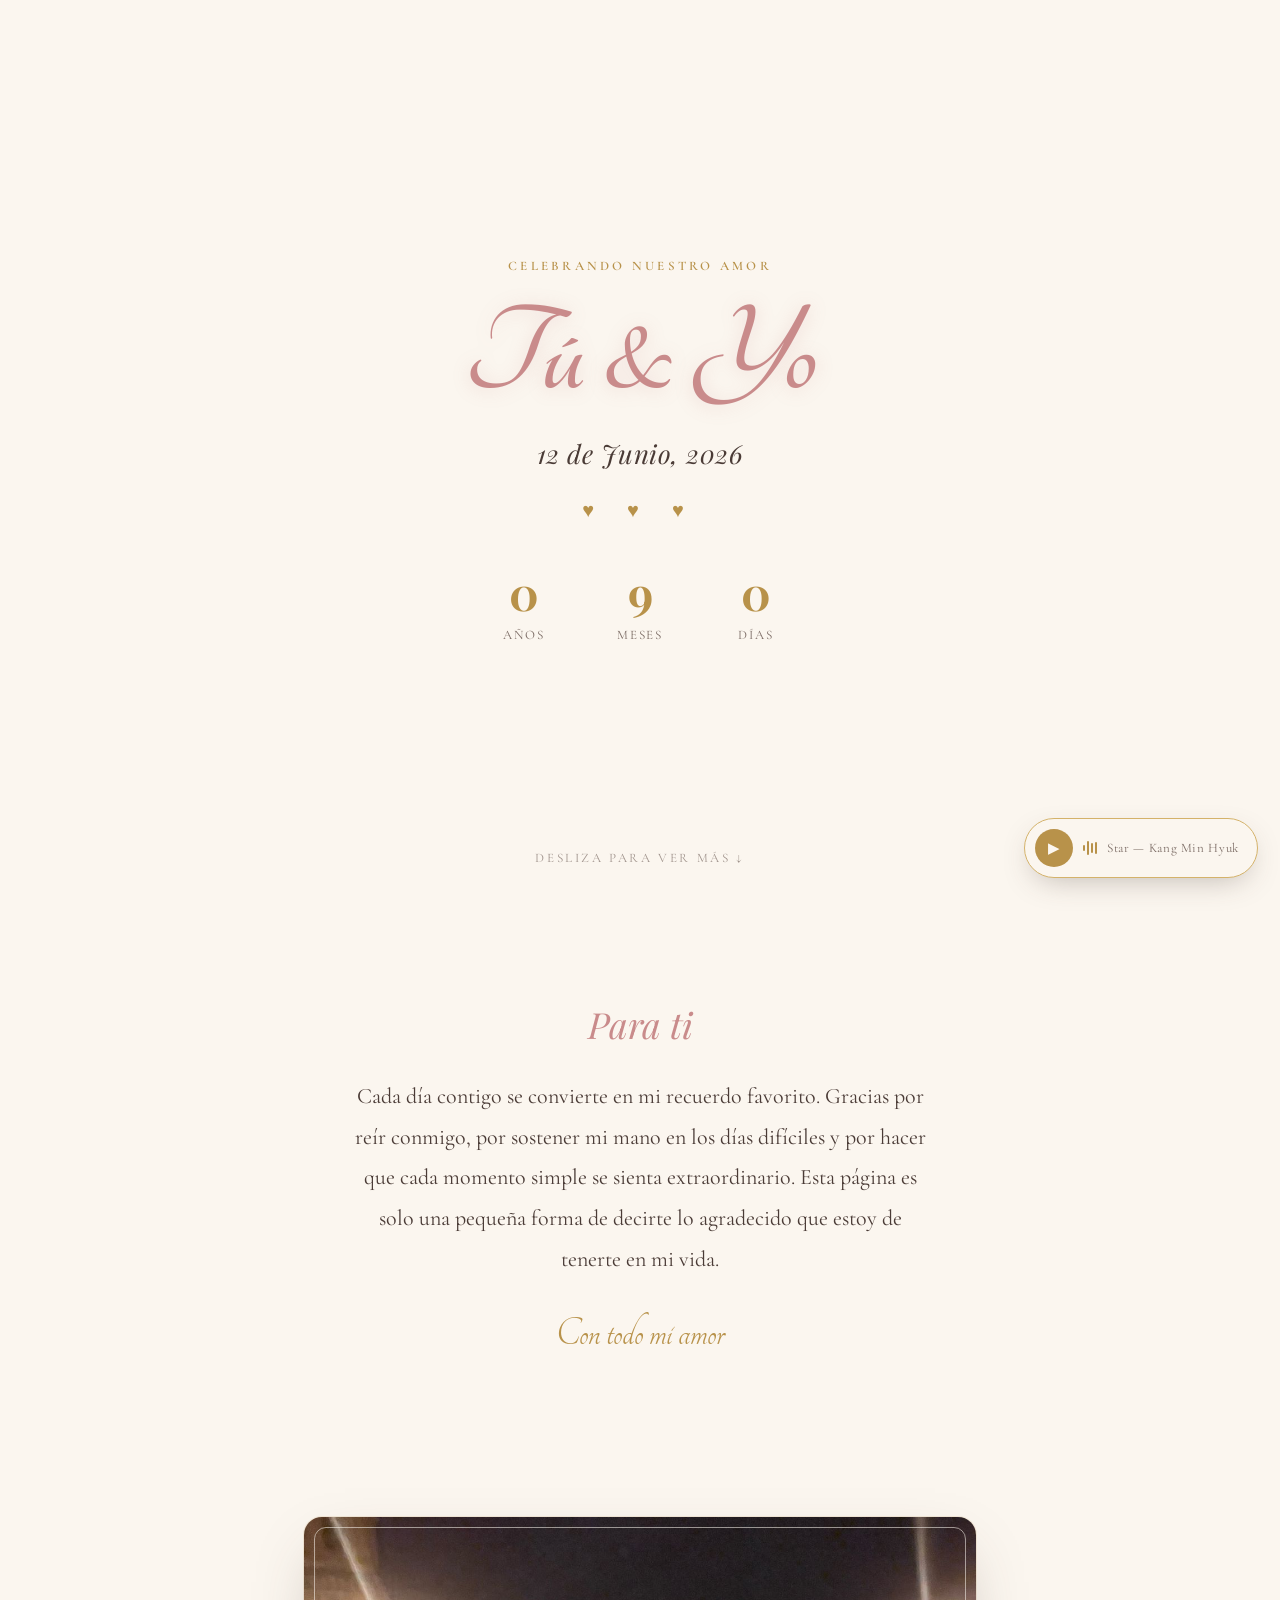
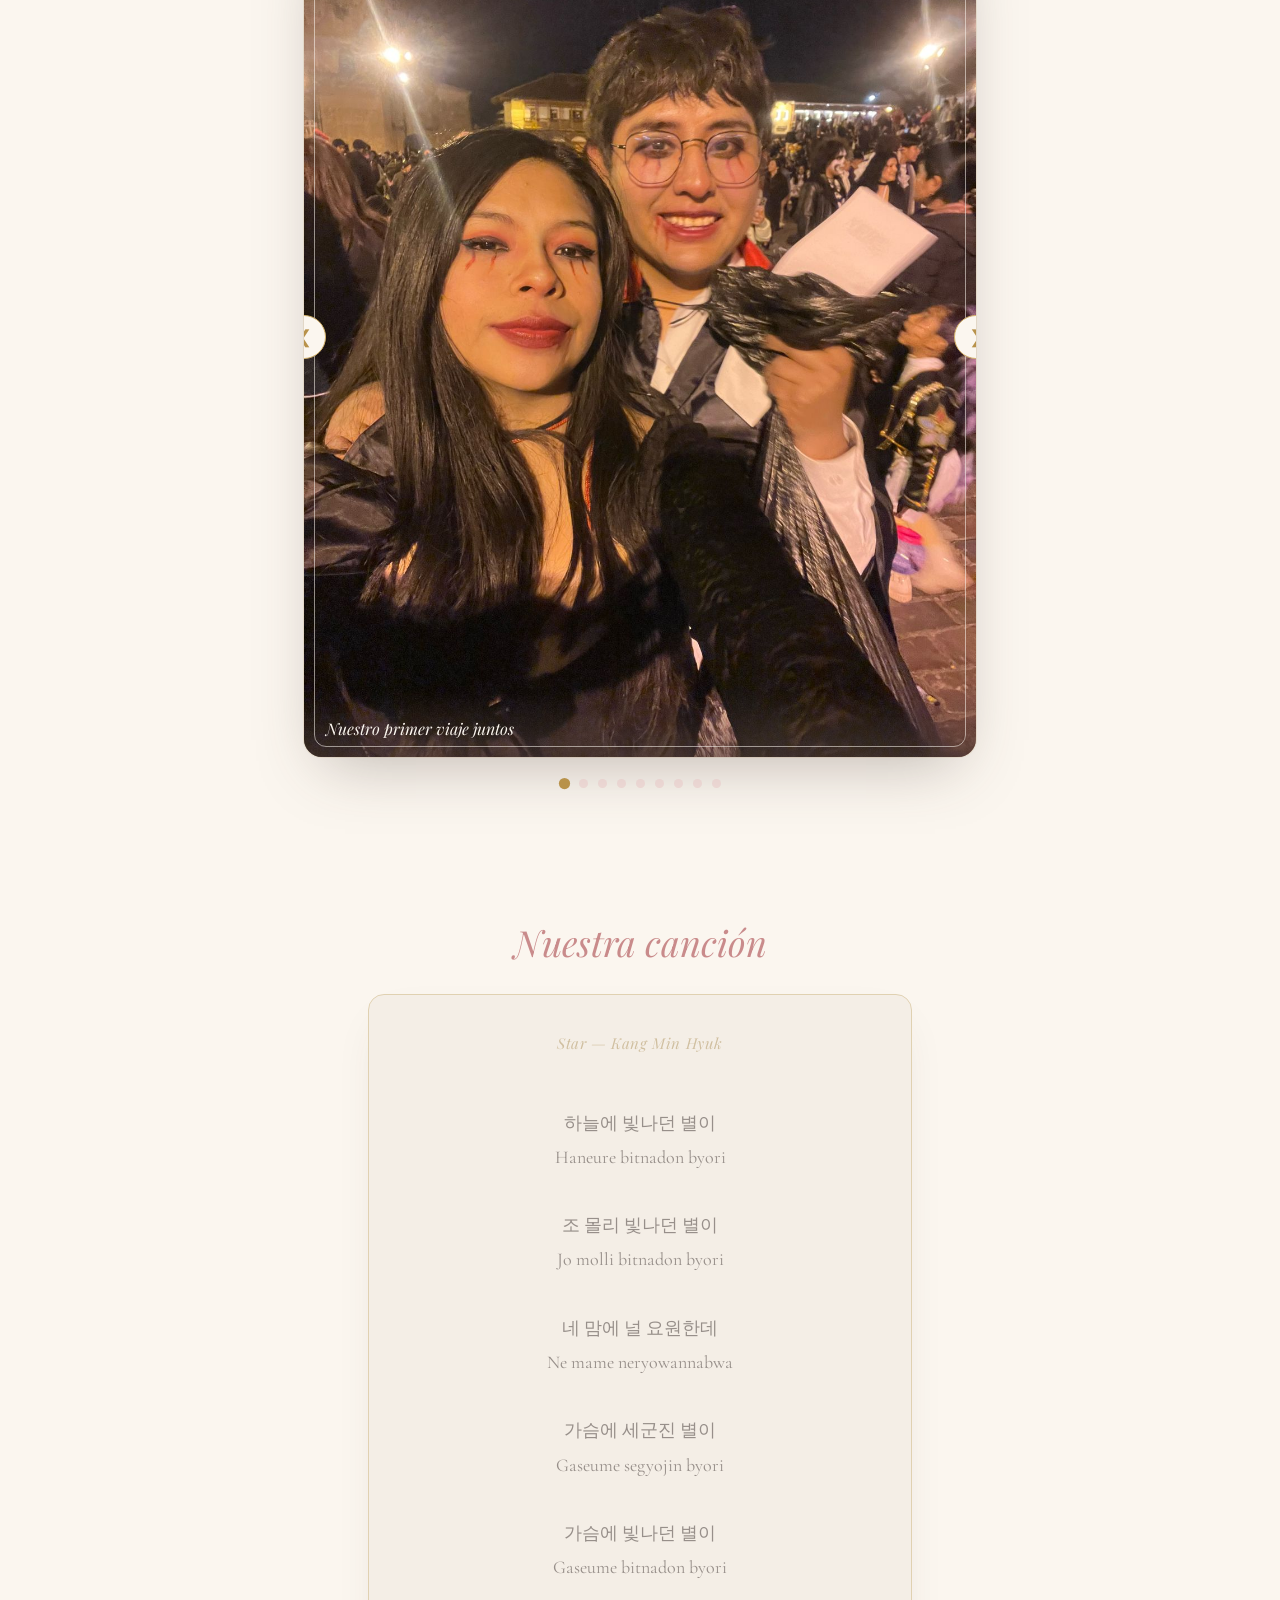
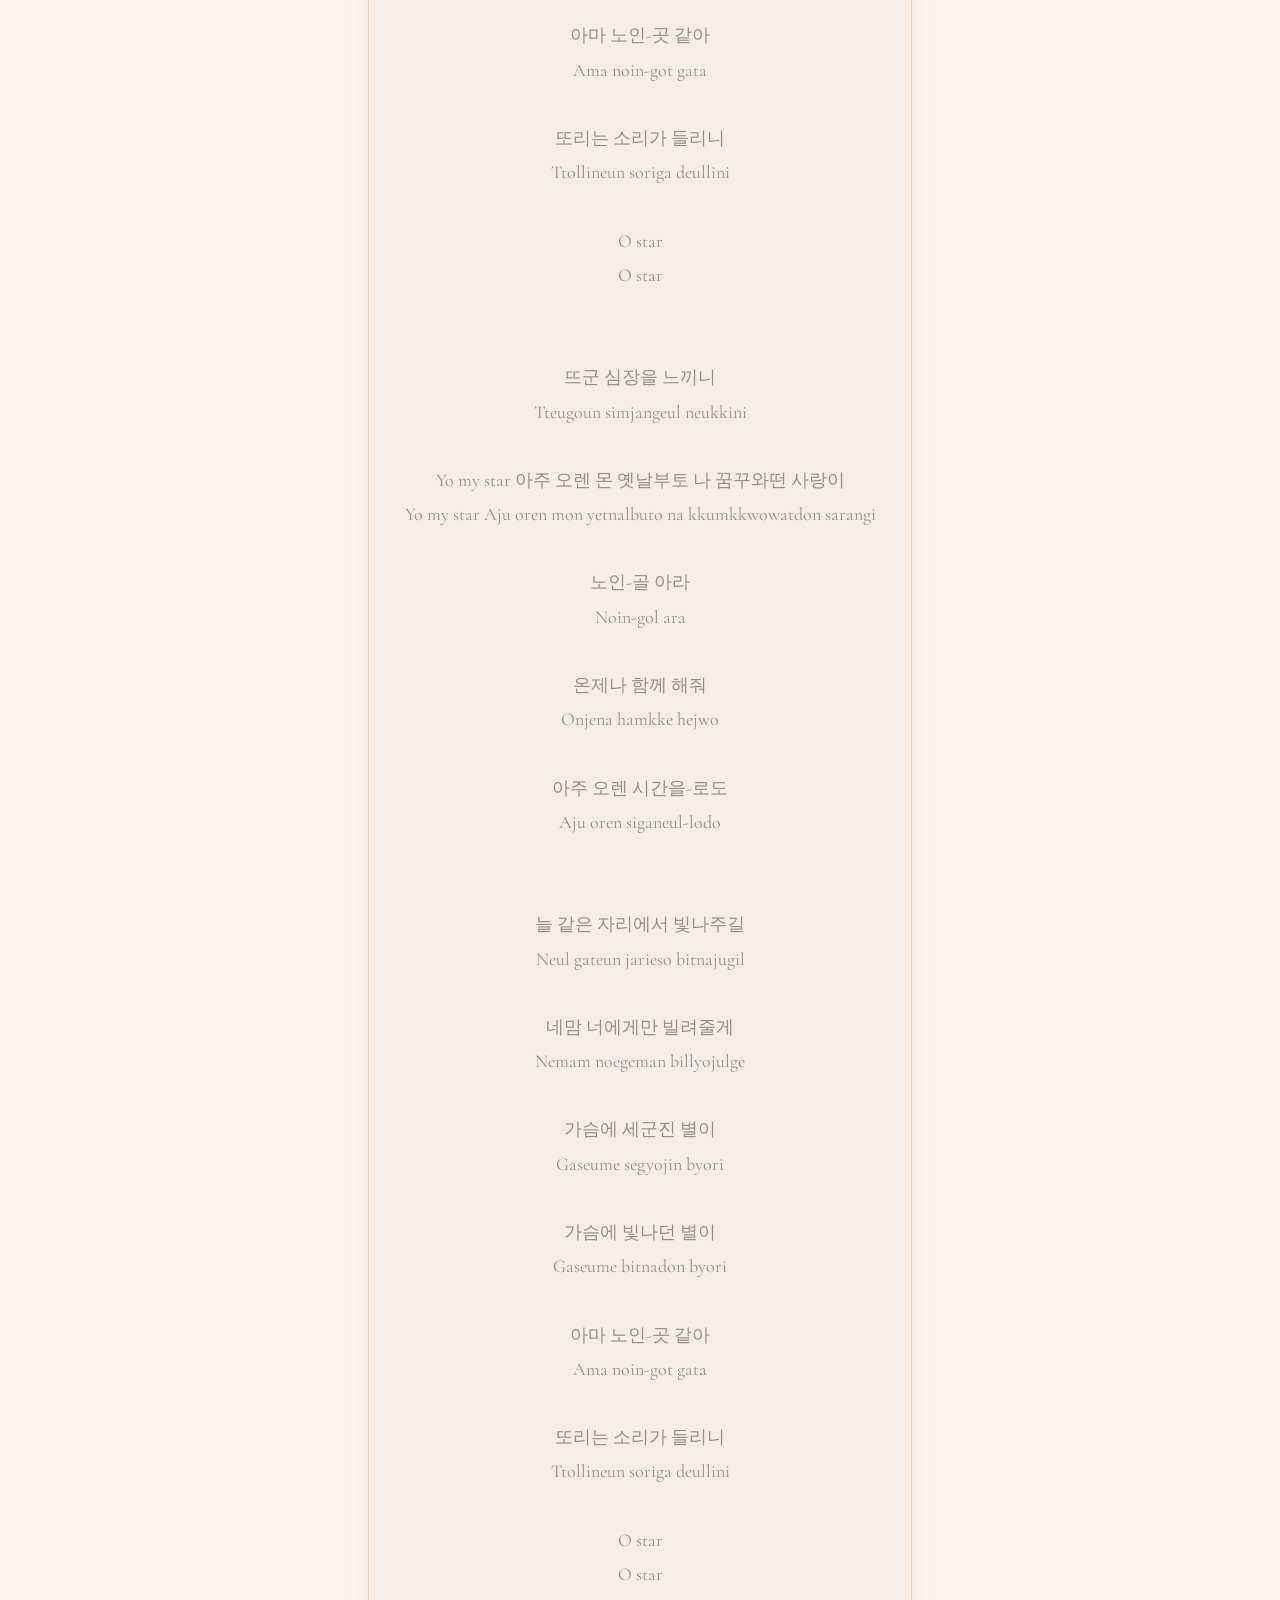
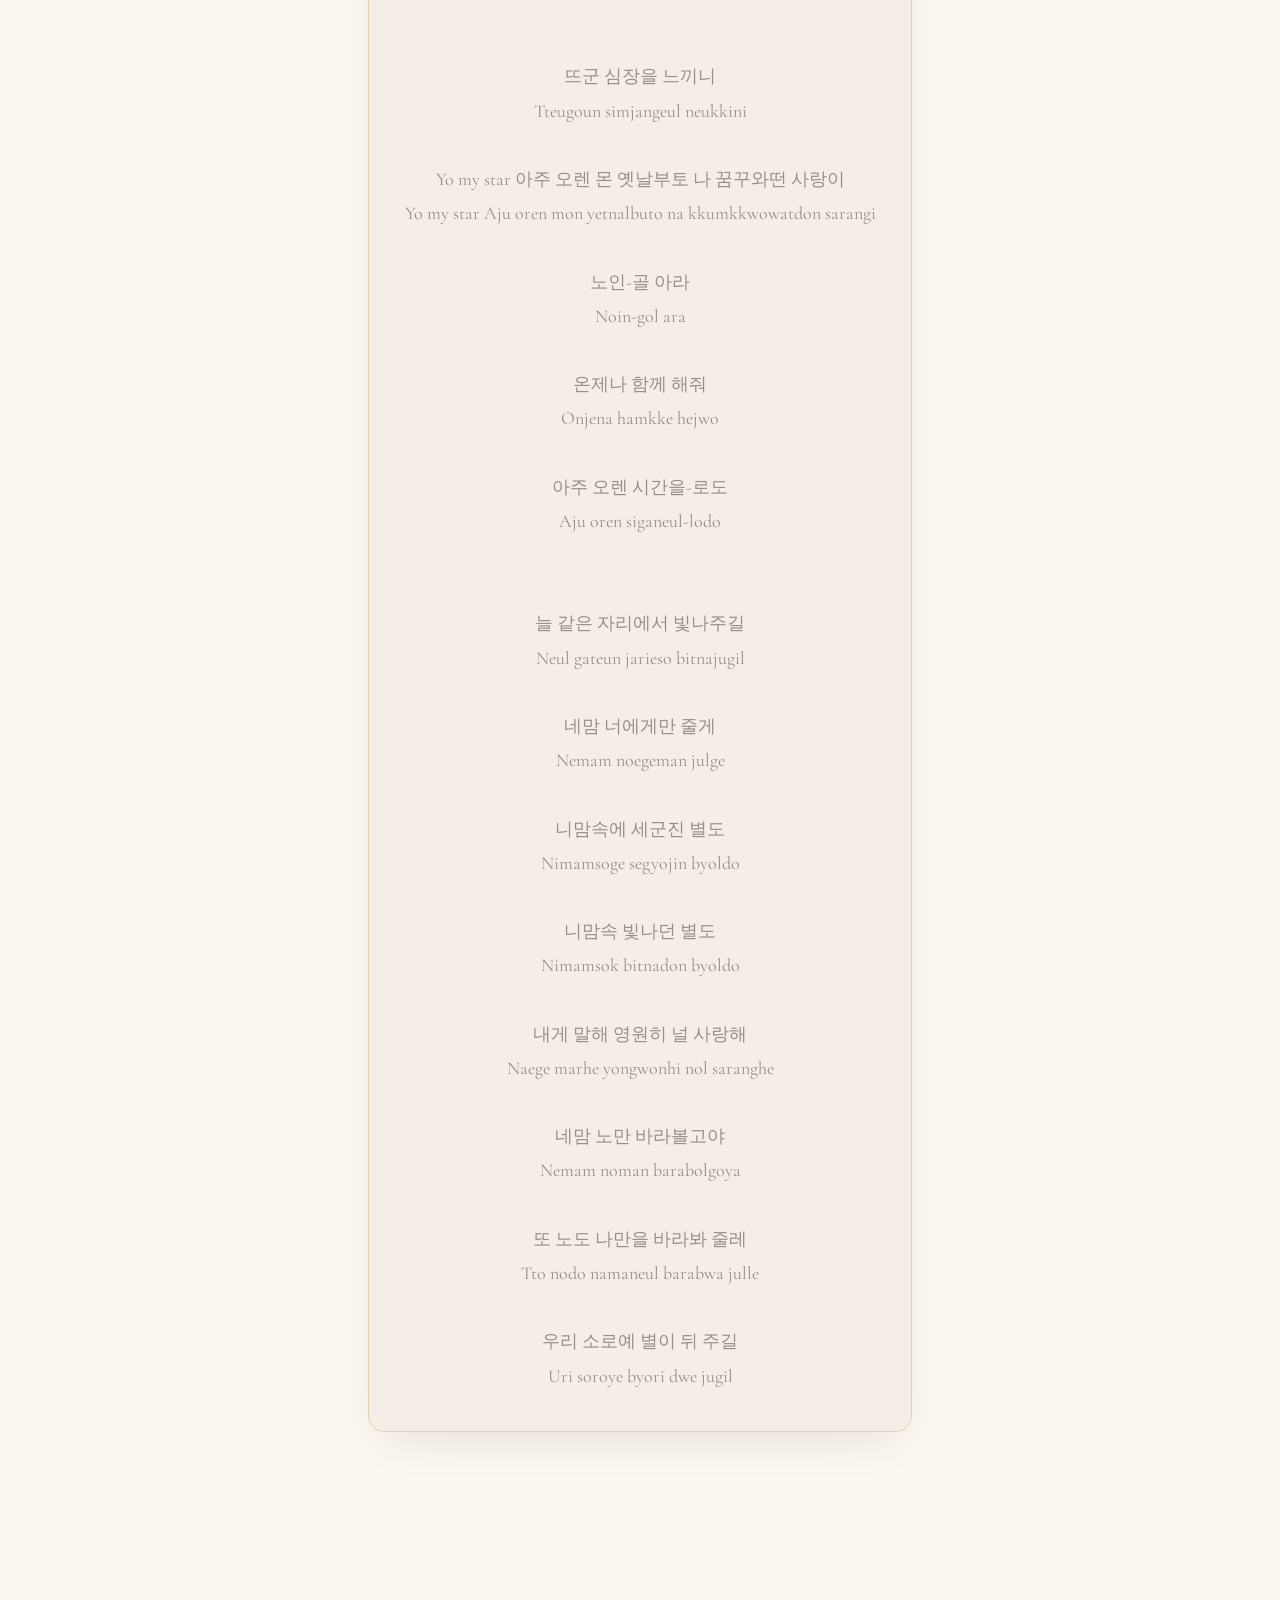
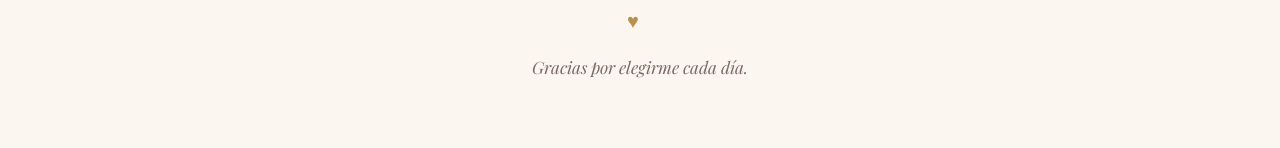
==== aniver.html @ e637ddfa "Initial Commit" ====
<!DOCTYPE html>
<html lang="es">
<head>
<meta charset="UTF-8">
<meta name="viewport" content="width=device-width, initial-scale=1.0">
<title>Nuestro Aniversario</title>
<link rel="preconnect" href="https://fonts.googleapis.com">
<link rel="preconnect" href="https://fonts.gstatic.com" crossorigin>
<link href="https://fonts.googleapis.com/css2?family=Cormorant+Garamond:ital,wght@0,400;0,500;0,600;1,400&family=Playfair+Display:ital@1&family=Tangerine:wght@400;700&display=swap" rel="stylesheet">
<style>
  :root {
    --cream: #FBF6EF;
    --cream-deep: #F3E9DC;
    --rose: #E8C4C4;
    --rose-deep: #C98B8B;
    --gold: #B8924A;
    --gold-light: #D4B26A;
    --ink: #4A3B36;
    --ink-soft: #7A6A63;
  }

  * { margin: 0; padding: 0; box-sizing: border-box; }

  html { scroll-behavior: smooth; }

  body {
    background: var(--cream);
    color: var(--ink);
    font-family: 'Cormorant Garamond', serif;
    overflow-x: hidden;
    position: relative;
  }

  /* ---------- Pétalos flotantes ---------- */
  #petals {
    position: fixed;
    top: 0; left: 0; width: 100%; height: 100%;
    pointer-events: none;
    z-index: 5;
    overflow: hidden;
  }
  .petal {
    position: absolute;
    top: -5%;
    font-size: 16px;
    opacity: 0.55;
    color: var(--rose-deep);
    animation: fall linear infinite;
    user-select: none;
  }
  @keyframes fall {
    0%   { transform: translateY(0) translateX(0) rotate(0deg); }
    100% { transform: translateY(110vh) translateX(40px) rotate(360deg); }
  }

  @media (prefers-reduced-motion: reduce) {
    .petal { animation: none; display: none; }
    html { scroll-behavior: auto; }
  }

  /* ---------- Hero ---------- */
  .hero {
    min-height: 100vh;
    display: flex;
    flex-direction: column;
    align-items: center;
    justify-content: center;
    text-align: center;
    padding: 40px 24px;
    position: relative;
    z-index: 2;
  }

  .hero .eyebrow {
    font-family: 'Cormorant Garamond', serif;
    letter-spacing: 0.25em;
    text-transform: uppercase;
    font-size: 13px;
    color: var(--gold);
    margin-bottom: 18px;
    font-weight: 600;
  }

  .hero h1 {
    font-family: 'Tangerine', cursive;
    font-size: clamp(64px, 14vw, 130px);
    color: var(--rose-deep);
    line-height: 1;
    font-weight: 700;
    text-shadow: 0 2px 18px rgba(201, 139, 139, 0.25);
  }

  .hero .names {
    font-family: 'Playfair Display', serif;
    font-style: italic;
    font-size: clamp(18px, 3vw, 26px);
    color: var(--ink);
    margin-top: 14px;
    letter-spacing: 0.02em;
  }

  .heart-divider {
    margin: 28px 0;
    color: var(--gold);
    font-size: 20px;
    letter-spacing: 14px;
  }

  .counter-wrap {
    margin-top: 10px;
    display: flex;
    gap: 28px;
    flex-wrap: wrap;
    justify-content: center;
  }

  .counter-box {
    min-width: 88px;
  }

  .counter-num {
    font-family: 'Playfair Display', serif;
    font-size: clamp(32px, 5vw, 46px);
    color: var(--gold);
    font-weight: 700;
  }

  .counter-label {
    font-size: 13px;
    letter-spacing: 0.15em;
    text-transform: uppercase;
    color: var(--ink-soft);
    margin-top: 4px;
  }

  .scroll-hint {
    position: absolute;
    bottom: 34px;
    font-size: 13px;
    letter-spacing: 0.2em;
    text-transform: uppercase;
    color: var(--ink-soft);
    opacity: 0.7;
    animation: bob 2.4s ease-in-out infinite;
  }
  @keyframes bob {
    0%, 100% { transform: translateY(0); }
    50% { transform: translateY(8px); }
  }

  /* ---------- Sección carta ---------- */
  .letter-section {
    max-width: 640px;
    margin: 0 auto;
    padding: 100px 28px;
    text-align: center;
    position: relative;
    z-index: 2;
  }

  .section-title {
    font-family: 'Playfair Display', serif;
    font-style: italic;
    font-size: clamp(26px, 4vw, 36px);
    color: var(--rose-deep);
    margin-bottom: 28px;
  }

  .letter-text {
    font-size: clamp(18px, 2.4vw, 22px);
    line-height: 1.85;
    color: var(--ink);
  }

  .signature {
    margin-top: 32px;
    font-family: 'Tangerine', cursive;
    font-size: 42px;
    color: var(--gold);
  }

  /* ---------- Carrusel ---------- */
  .carousel-section {
    padding: 60px 0 110px;
    position: relative;
    z-index: 2;
  }

  .carousel {
    position: relative;
    max-width: 720px;
    margin: 0 auto;
    padding: 0 24px;
  }

  .carousel-frame {
    position: relative;
    border-radius: 18px;
    overflow: hidden;
    aspect-ratio: 4/5;
    background: var(--cream-deep);
    box-shadow: 0 24px 60px -20px rgba(74, 59, 54, 0.35), 0 0 0 1px rgba(184, 146, 74, 0.15);
  }

  .carousel-track {
    display: flex;
    height: 100%;
    transition: transform 0.6s cubic-bezier(0.65, 0, 0.35, 1);
  }

  .carousel-slide {
    flex: 0 0 100%;
    height: 100%;
    position: relative;
  }

  .carousel-slide img {
    width: 100%;
    height: 100%;
    object-fit: cover;
    display: block;
  }

  .carousel-caption {
    position: absolute;
    bottom: 0; left: 0; right: 0;
    padding: 26px 22px 18px;
    background: linear-gradient(to top, rgba(74,59,54,0.65), transparent);
    color: #FBF6EF;
    font-family: 'Playfair Display', serif;
    font-style: italic;
    font-size: 16px;
    text-align: left;
  }

  .carousel-frame::after {
    content: '';
    position: absolute;
    inset: 10px;
    border: 1px solid rgba(251, 246, 239, 0.55);
    border-radius: 12px;
    pointer-events: none;
  }

  .carousel-btn {
    position: absolute;
    top: 50%;
    transform: translateY(-50%);
    background: var(--cream);
    border: 1px solid var(--gold-light);
    color: var(--gold);
    width: 44px;
    height: 44px;
    border-radius: 50%;
    display: flex;
    align-items: center;
    justify-content: center;
    cursor: pointer;
    font-size: 18px;
    transition: background 0.25s, color 0.25s, transform 0.25s;
    z-index: 3;
  }
  .carousel-btn:hover { background: var(--gold); color: var(--cream); }
  .carousel-btn:focus-visible { outline: 2px solid var(--rose-deep); outline-offset: 2px; }
  .carousel-btn.prev { left: -4px; }
  .carousel-btn.next { right: -4px; }

  @media (min-width: 560px) {
    .carousel-btn.prev { left: -22px; }
    .carousel-btn.next { right: -22px; }
  }

  .carousel-dots {
    display: flex;
    justify-content: center;
    gap: 10px;
    margin-top: 22px;
  }

  .dot {
    width: 9px;
    height: 9px;
    border-radius: 50%;
    background: var(--rose);
    opacity: 0.5;
    cursor: pointer;
    border: none;
    padding: 0;
    transition: opacity 0.25s, transform 0.25s, background 0.25s;
  }
  .dot.active {
    opacity: 1;
    background: var(--gold);
    transform: scale(1.25);
  }
  .dot:focus-visible { outline: 2px solid var(--rose-deep); outline-offset: 2px; }

  /* ---------- Letra de la canción ---------- */
  .lyrics-section {
    max-width: 600px;
    margin: 0 auto;
    padding: 20px 28px 100px;
    text-align: center;
    position: relative;
    z-index: 2;
  }

  .lyrics-card {
    background: var(--cream-deep);
    border: 1px solid var(--gold-light);
    border-radius: 16px;
    padding: 38px 30px;
    box-shadow: 0 18px 45px -18px rgba(74, 59, 54, 0.25);
    opacity: 0.55;
    filter: saturate(0.7);
    transition: opacity 0.6s ease, filter 0.6s ease;
  }

  .lyrics-card.playing {
    opacity: 1;
    filter: saturate(1);
  }

  .lyrics-song-name {
    font-family: 'Playfair Display', serif;
    font-style: italic;
    font-size: 15px;
    color: var(--gold);
    letter-spacing: 0.04em;
    margin-bottom: 18px;
  }

  .lyrics-text {
    font-size: 18px;
    line-height: 1.9;
    color: var(--ink);
    white-space: pre-line;
  }

  /* ---------- Footer ---------- */
  .footer {
    text-align: center;
    padding: 50px 24px 70px;
    position: relative;
    z-index: 2;
  }

  .footer .heart-divider { margin-bottom: 22px; }

  .footer p {
    font-family: 'Playfair Display', serif;
    font-style: italic;
    font-size: 17px;
    color: var(--ink-soft);
  }

  /* ---------- Reproductor de música ---------- */
  .music-player {
    position: fixed;
    bottom: 22px;
    right: 22px;
    z-index: 10;
    display: flex;
    align-items: center;
    gap: 10px;
    background: var(--cream);
    border: 1px solid var(--gold-light);
    border-radius: 999px;
    padding: 10px 18px 10px 10px;
    box-shadow: 0 10px 30px -10px rgba(74, 59, 54, 0.35);
  }

  .music-toggle {
    width: 38px;
    height: 38px;
    border-radius: 50%;
    background: var(--gold);
    color: var(--cream);
    border: none;
    cursor: pointer;
    display: flex;
    align-items: center;
    justify-content: center;
    font-size: 15px;
    flex-shrink: 0;
  }
  .music-toggle:focus-visible { outline: 2px solid var(--rose-deep); outline-offset: 2px; }

  .music-label {
    font-family: 'Cormorant Garamond', serif;
    font-size: 13px;
    letter-spacing: 0.05em;
    color: var(--ink-soft);
    white-space: nowrap;
  }

  .music-bars {
    display: flex;
    align-items: center;
    gap: 2px;
    height: 14px;
  }
  .music-bars span {
    width: 2px;
    background: var(--gold);
    border-radius: 1px;
    animation: barpulse 1s ease-in-out infinite;
  }
  .music-bars span:nth-child(1) { height: 40%; animation-delay: 0s; }
  .music-bars span:nth-child(2) { height: 100%; animation-delay: 0.15s; }
  .music-bars span:nth-child(3) { height: 65%; animation-delay: 0.3s; }
  .music-bars span:nth-child(4) { height: 85%; animation-delay: 0.45s; }
  .paused .music-bars span { animation-play-state: paused; }

  @keyframes barpulse {
    0%, 100% { transform: scaleY(0.4); }
    50% { transform: scaleY(1); }
  }

  @media (max-width: 480px) {
    .music-label { display: none; }
    .music-player { padding: 8px; }
  }
</style>
</head>
<body>

<div id="petals"></div>

<!-- ============ HERO ============ -->
<section class="hero">
  <div class="eyebrow">Celebrando nuestro amor</div>
  <h1>Tú &amp; Yo</h1>
  <div class="names">12 de Junio, 2026</div>
  <div class="heart-divider">♥ ♥ ♥</div>
  <div class="counter-wrap" id="counter">
    <div class="counter-box"><div class="counter-num" id="c-years">0</div><div class="counter-label">Años</div></div>
    <div class="counter-box"><div class="counter-num" id="c-months">0</div><div class="counter-label">Meses</div></div>
    <div class="counter-box"><div class="counter-num" id="c-days">0</div><div class="counter-label">Días</div></div>
  </div>
  <div class="scroll-hint">desliza para ver más ↓</div>
</section>

<!-- ============ CARTA ============ -->
<section class="letter-section">
  <div class="section-title">Para ti</div>
  <p class="letter-text">
    Cada día contigo se convierte en mi recuerdo favorito. Gracias por reír conmigo,
    por sostener mi mano en los días difíciles y por hacer que cada momento simple
    se sienta extraordinario. Esta página es solo una pequeña forma de decirte
    lo agradecido que estoy de tenerte en mi vida.
  </p>
  <div class="signature">Con todo mi amor</div>
</section>

<!-- ============ CARRUSEL ============ -->
<section class="carousel-section">
  <div class="carousel">
    <div class="carousel-frame">
      <div class="carousel-track" id="track">
        <div class="carousel-slide">
          <img src="img/1.jpeg" alt="Foto 1 de la pareja" onerror="this.src='https://images.unsplash.com/photo-1518199266791-5375a83190b7?w=800&q=80'">
          <div class="carousel-caption">Nuestro primer viaje juntos</div>
        </div>
        <div class="carousel-slide">
          <img src="img/2.jpeg" alt="Foto 2 de la pareja" onerror="this.src='https://images.unsplash.com/photo-1522673607200-164d1b6ce486?w=800&q=80'">
          <div class="carousel-caption">Esa tarde de risas</div>
        </div>
        <div class="carousel-slide">
          <img src="img/3.jpeg" alt="Foto 3 de la pareja" onerror="this.src='https://images.unsplash.com/photo-1529634597503-139d3726fed5?w=800&q=80'">
          <div class="carousel-caption">El atardecer que no olvidamos</div>
        </div>
        <div class="carousel-slide">
          <img src="img/4.jpeg" alt="Foto 4 de la pareja" onerror="this.src='https://images.unsplash.com/photo-1516589178581-6cd7833ae3b2?w=800&q=80'">
          <div class="carousel-caption">Celebrando juntos</div>
        </div>
        <div class="carousel-slide">
          <img src="img/5.jpeg" alt="Foto 4 de la pareja" onerror="this.src='https://images.unsplash.com/photo-1516589178581-6cd7833ae3b2?w=800&q=80'">
          <div class="carousel-caption">Celebrando juntos</div>
        </div>
        <div class="carousel-slide">
          <img src="img/6.jpeg" alt="Foto 4 de la pareja" onerror="this.src='https://images.unsplash.com/photo-1516589178581-6cd7833ae3b2?w=800&q=80'">
          <div class="carousel-caption">Celebrando juntos</div>
        </div>
        <div class="carousel-slide">
          <img src="img/8.jpeg" alt="Foto 4 de la pareja" onerror="this.src='https://images.unsplash.com/photo-1516589178581-6cd7833ae3b2?w=800&q=80'">
          <div class="carousel-caption">Celebrando juntos</div>
        </div>
        <div class="carousel-slide">
          <img src="img/9.jpeg" alt="Foto 4 de la pareja" onerror="this.src='https://images.unsplash.com/photo-1516589178581-6cd7833ae3b2?w=800&q=80'">
          <div class="carousel-caption">Celebrando juntos</div>
        </div>
         <div class="carousel-slide">
          <img src="img/10.jpeg" alt="Foto 4 de la pareja" onerror="this.src='https://images.unsplash.com/photo-1516589178581-6cd7833ae3b2?w=800&q=80'">
          <div class="carousel-caption">Celebrando juntos</div>
        </div>

      </div>
      <button class="carousel-btn prev" id="prevBtn" aria-label="Foto anterior">&#10094;</button>
      <button class="carousel-btn next" id="nextBtn" aria-label="Foto siguiente">&#10095;</button>
    </div>
    <div class="carousel-dots" id="dots"></div>
  </div>
</section>

<!-- ============ LETRA DE LA CANCIÓN ============ -->
<section class="lyrics-section" id="lyricsSection">
  <div class="section-title">Nuestra canción</div>
  <div class="lyrics-card" id="lyricsCard">
    <div class="lyrics-song-name" id="lyricsSongName">Star — Kang Min Hyuk</div>
    <p class="lyrics-text" id="lyricsText">
        하늘에 빛나던 별이
Haneure bitnadon byori

조 몰리 빛나던 별이
Jo molli bitnadon byori

네 맘에 널 요원한데
Ne mame neryowannabwa

가슴에 세군진 별이
Gaseume segyojin byori

가슴에 빛나던 별이
Gaseume bitnadon byori

아마 노인-곳 같아
Ama noin-got gata

또리는 소리가 들리니
Ttollineun soriga deullini

O star
O star


뜨군 심장을 느끼니
Tteugoun simjangeul neukkini

Yo my star 아주 오렌 몬 옛날부토 나 꿈꾸와떤 사랑이
Yo my star Aju oren mon yetnalbuto na kkumkkwowatdon sarangi

노인-골 아라
Noin-gol ara

온제나 함께 해줘
Onjena hamkke hejwo

아주 오렌 시간을-로도
Aju oren siganeul-lodo


늘 같은 자리에서 빛나주길
Neul gateun jarieso bitnajugil

네맘 너에게만 빌려줄게
Nemam noegeman billyojulge

가슴에 세군진 별이
Gaseume segyojin byori

가슴에 빛나던 별이
Gaseume bitnadon byori

아마 노인-곳 같아
Ama noin-got gata

또리는 소리가 들리니
Ttollineun soriga deullini

O star
O star


뜨군 심장을 느끼니
Tteugoun simjangeul neukkini

Yo my star 아주 오렌 몬 옛날부토 나 꿈꾸와떤 사랑이
Yo my star Aju oren mon yetnalbuto na kkumkkwowatdon sarangi

노인-골 아라
Noin-gol ara

온제나 함께 해줘
Onjena hamkke hejwo

아주 오렌 시간을-로도
Aju oren siganeul-lodo


늘 같은 자리에서 빛나주길
Neul gateun jarieso bitnajugil

네맘 너에게만 줄게
Nemam noegeman julge

니맘속에 세군진 별도
Nimamsoge segyojin byoldo

니맘속 빛나던 별도
Nimamsok bitnadon byoldo

내게 말해 영원히 널 사랑해
Naege marhe yongwonhi nol saranghe

네맘 노만 바라볼고야
Nemam noman barabolgoya

또 노도 나만을 바라봐 줄레
Tto nodo namaneul barabwa julle

우리 소로예 별이 뒤 주길
Uri soroye byori dwe jugil
    </p>
  </div>
</section>

<!-- ============ FOOTER ============ -->
<section class="footer">
  <div class="heart-divider">♥</div>
  <p>Gracias por elegirme cada día.</p>
</section>

<!-- ============ MUSIC PLAYER ============ -->
<div class="music-player paused" id="musicPlayer">
  <button class="music-toggle" id="musicToggle" aria-label="Reproducir música">▶</button>
  <div class="music-bars"><span></span><span></span><span></span><span></span></div>
  <div class="music-label">Star — Kang Min Hyuk</div>
</div>
<audio id="bgAudio" loop>
  <source src="music.mp3" type="audio/mpeg">
</audio>

<script>
  // ---------- Pétalos flotantes ----------
  (function petals() {
    const container = document.getElementById('petals');
    const count = window.innerWidth < 600 ? 10 : 18;
    for (let i = 0; i < count; i++) {
      const p = document.createElement('div');
      p.className = 'petal';
      p.textContent = '❀';
      p.style.left = Math.random() * 100 + '%';
      p.style.fontSize = (10 + Math.random() * 14) + 'px';
      p.style.animationDuration = (10 + Math.random() * 12) + 's';
      p.style.animationDelay = (Math.random() * 10) + 's';
      container.appendChild(p);
    }
  })();

  // ---------- Contador de tiempo juntos (fijo) ----------
  (function counter() {
    document.getElementById('c-years').textContent = 0;
    document.getElementById('c-months').textContent = 9;
    document.getElementById('c-days').textContent = 0;
  })();

  // ---------- Carrusel ----------
  (function carousel() {
    const track = document.getElementById('track');
    const slides = track.children.length;
    const dotsWrap = document.getElementById('dots');
    let index = 0;
    let autoplayId = null;

    for (let i = 0; i < slides; i++) {
      const dot = document.createElement('button');
      dot.className = 'dot' + (i === 0 ? ' active' : '');
      dot.setAttribute('aria-label', 'Ir a foto ' + (i + 1));
      dot.addEventListener('click', () => goTo(i));
      dotsWrap.appendChild(dot);
    }
    const dots = dotsWrap.children;

    function goTo(i) {
      index = (i + slides) % slides;
      track.style.transform = `translateX(-${index * 100}%)`;
      [...dots].forEach((d, di) => d.classList.toggle('active', di === index));
    }

    function restartAutoplay() {
      if (autoplayId) clearInterval(autoplayId);
      autoplayId = setInterval(() => goTo(index + 1), 5000);
    }

    document.getElementById('prevBtn').addEventListener('click', () => { goTo(index - 1); restartAutoplay(); });
    document.getElementById('nextBtn').addEventListener('click', () => { goTo(index + 1); restartAutoplay(); });

    // swipe en móvil
    let startX = null;
    const frame = document.querySelector('.carousel-frame');
    frame.addEventListener('touchstart', e => startX = e.touches[0].clientX);
    frame.addEventListener('touchend', e => {
      if (startX === null) return;
      const diff = e.changedTouches[0].clientX - startX;
      if (diff > 40) { goTo(index - 1); restartAutoplay(); }
      else if (diff < -40) { goTo(index + 1); restartAutoplay(); }
      startX = null;
    });

    restartAutoplay();
  })();

  // ---------- Música ----------
  (function music() {
    const audio = document.getElementById('bgAudio');
    const toggle = document.getElementById('musicToggle');
    const player = document.getElementById('musicPlayer');

    toggle.addEventListener('click', () => {
      if (audio.paused) {
        audio.play().catch(() => {});
        toggle.textContent = '❚❚';
        toggle.setAttribute('aria-label', 'Pausar música');
        player.classList.remove('paused');
        document.getElementById('lyricsCard').classList.add('playing');
      } else {
        audio.pause();
        toggle.textContent = '▶';
        toggle.setAttribute('aria-label', 'Reproducir música');
        player.classList.add('paused');
        document.getElementById('lyricsCard').classList.remove('playing');
      }
    });
  })();
</script>

</body>
</html>
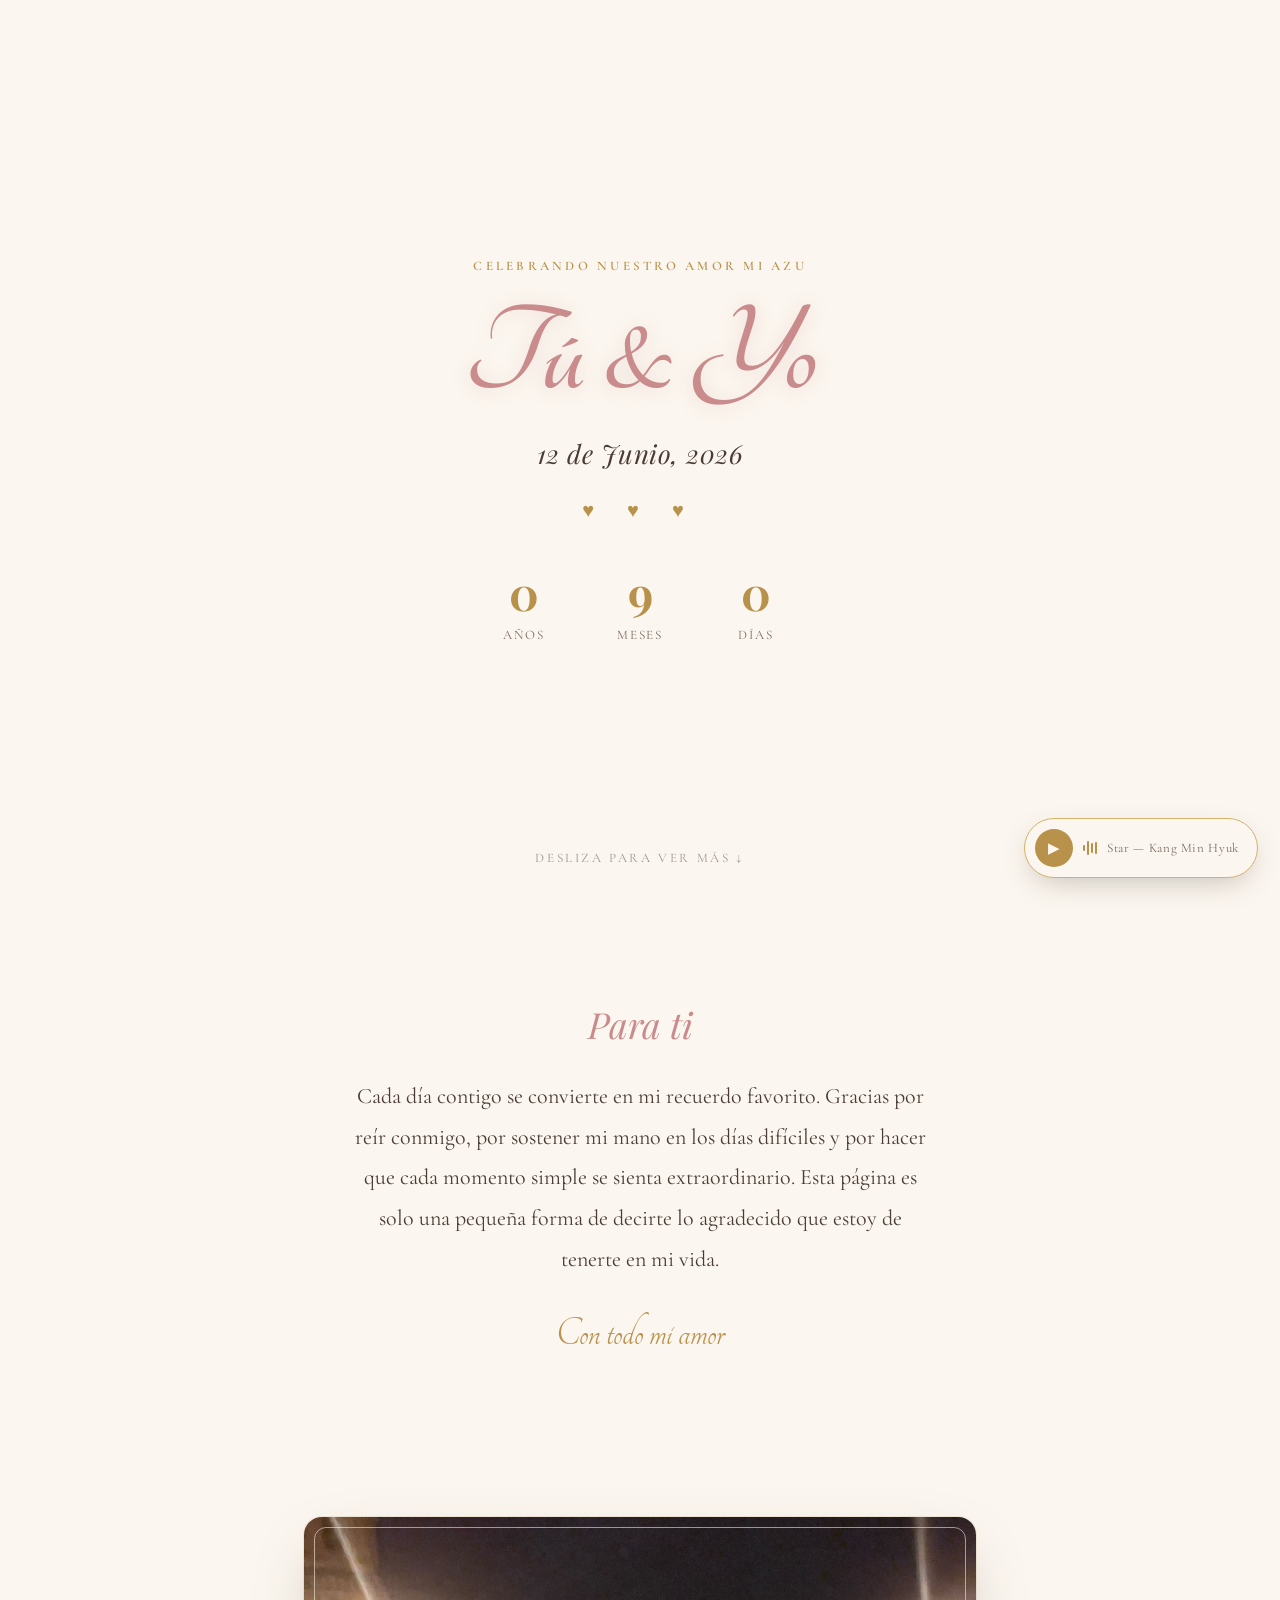
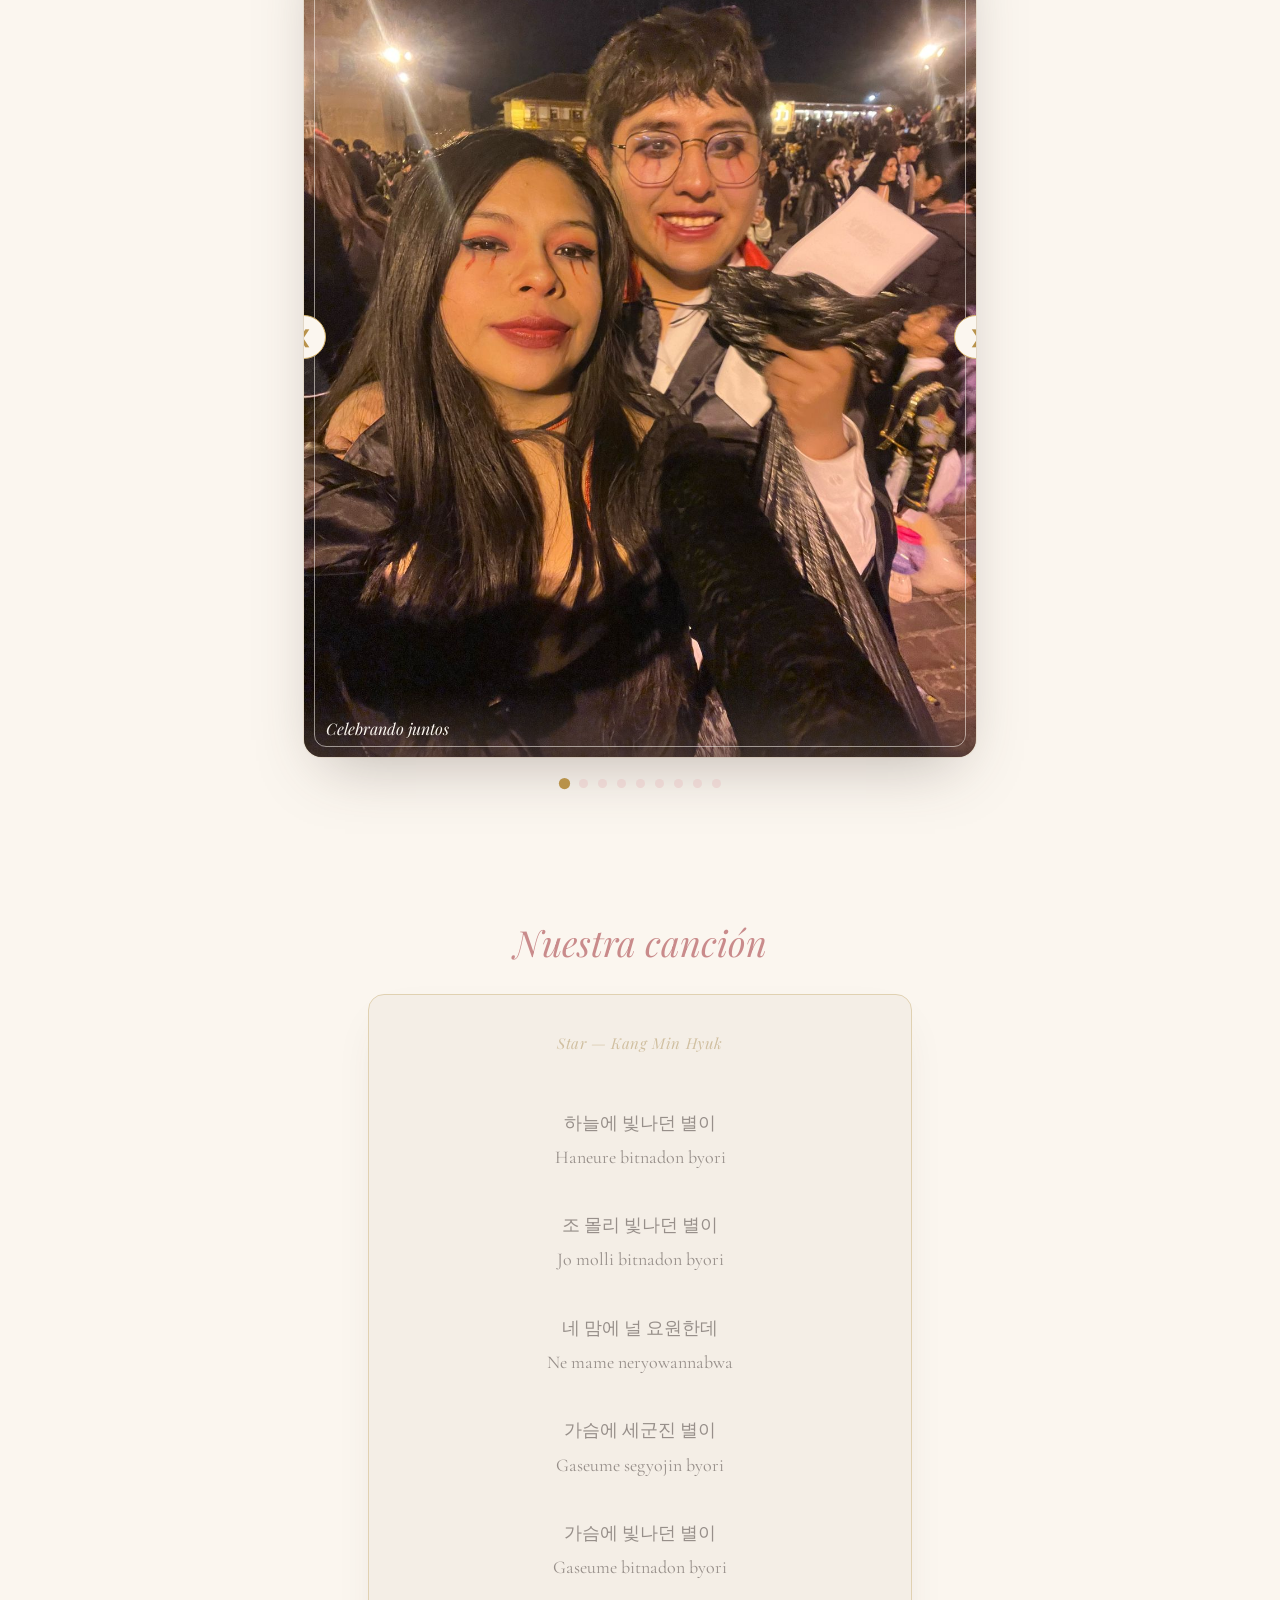
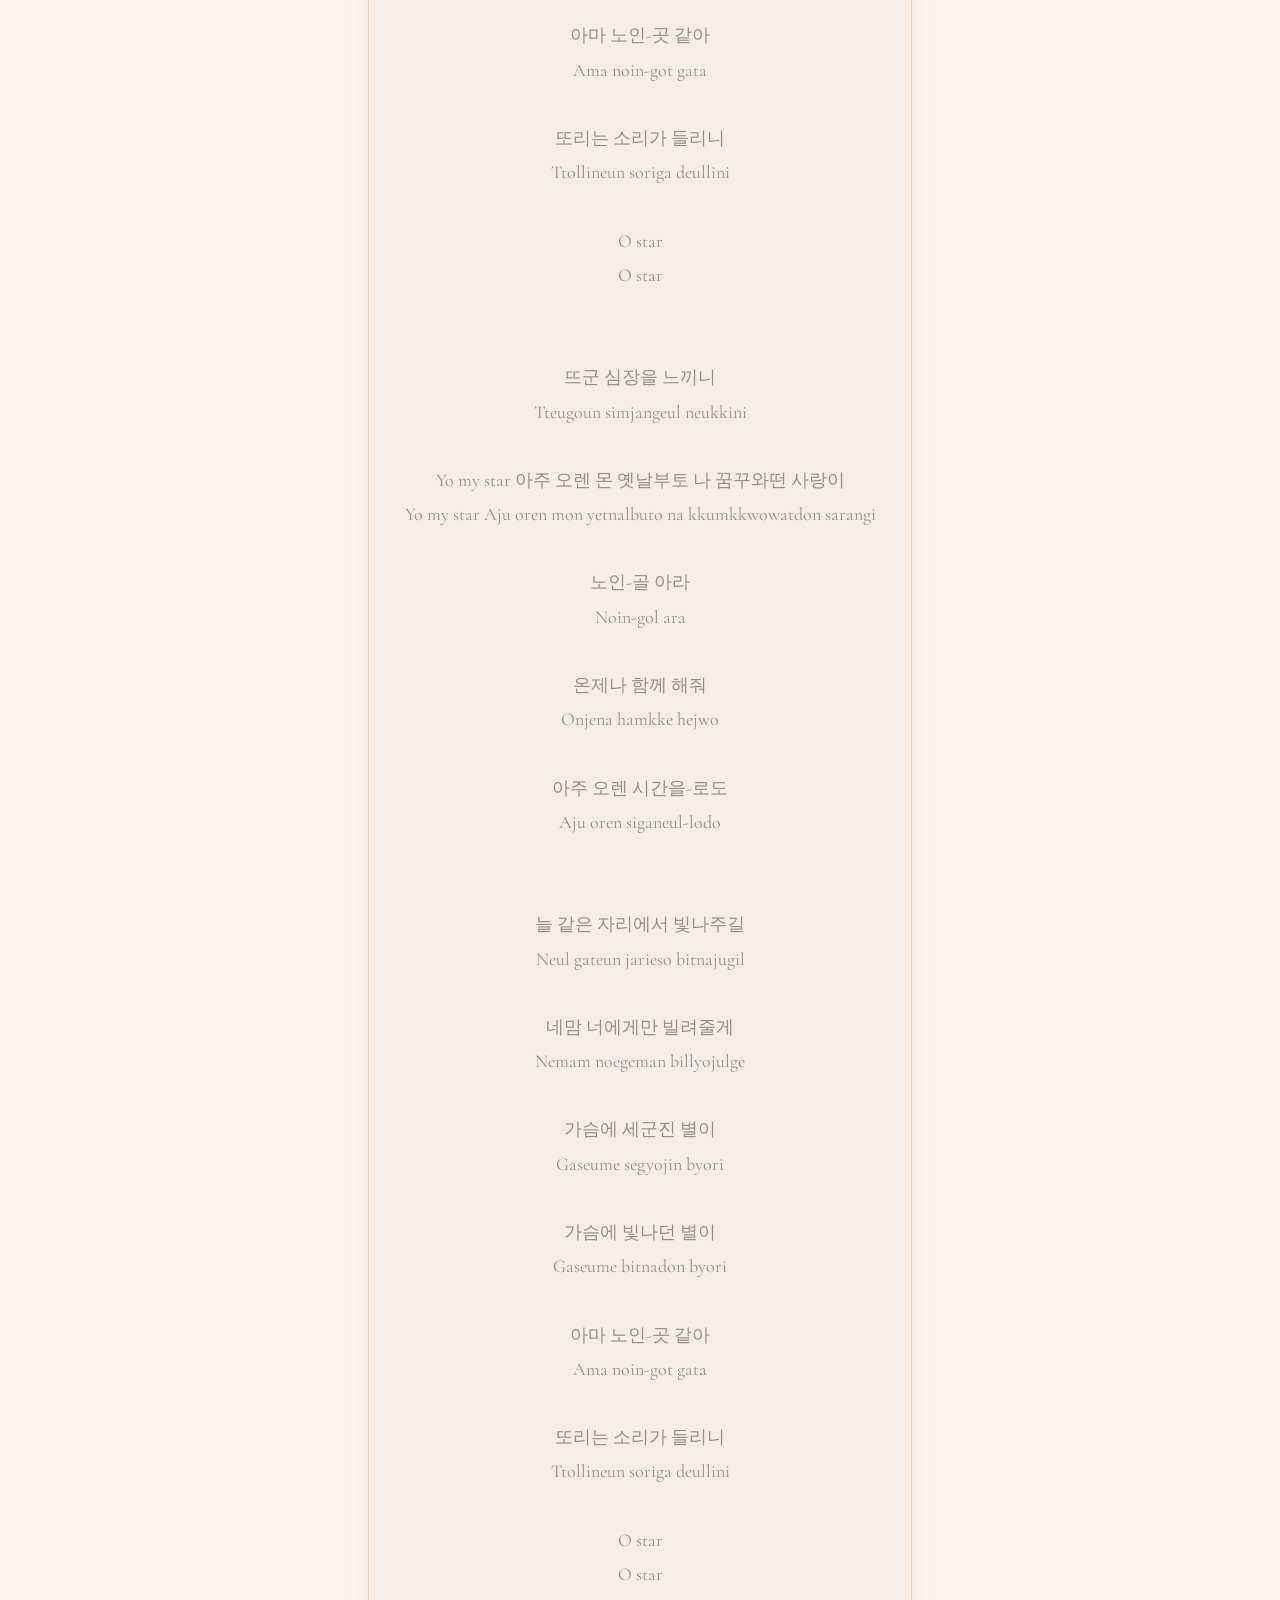
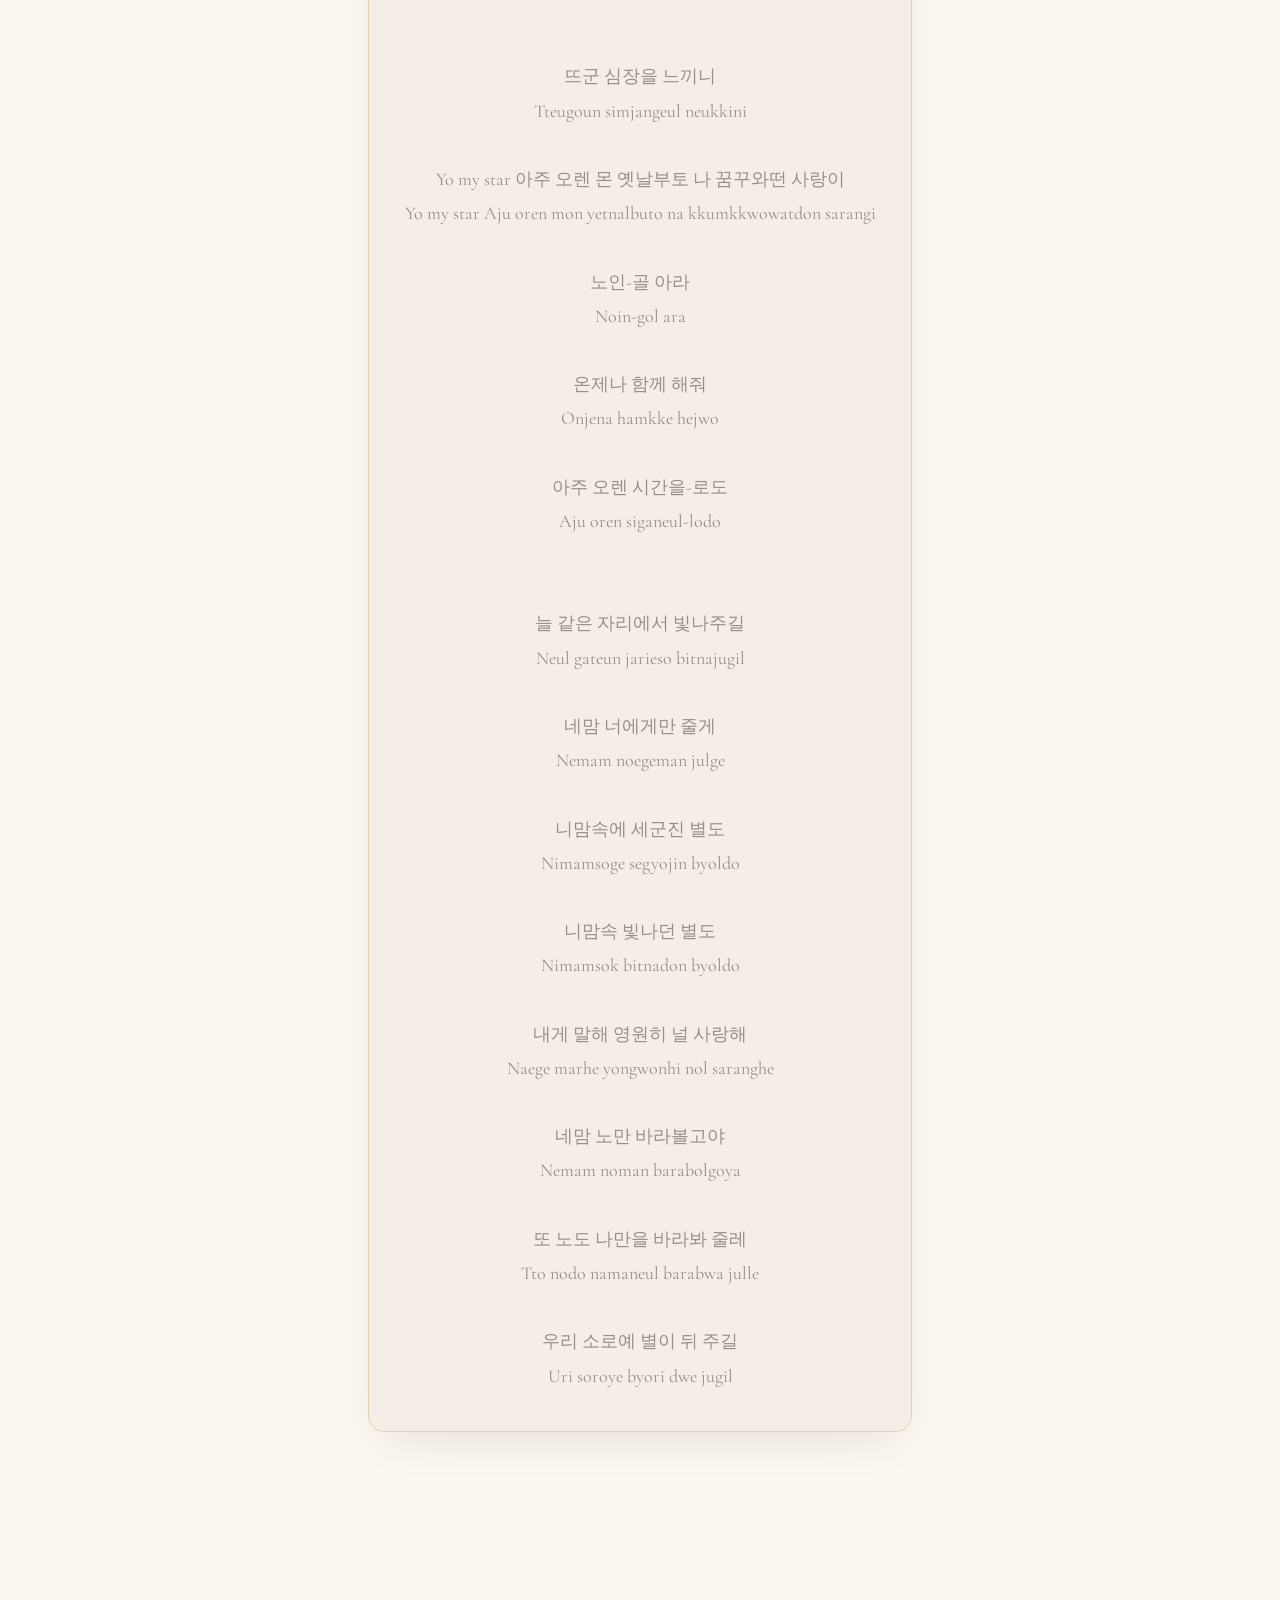
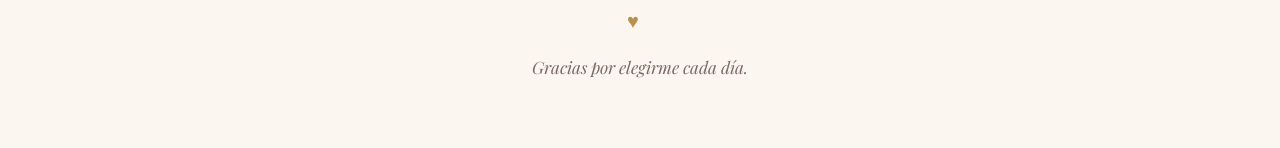
==== commit a9c13ccf: "Update aniver.html" ====
--- a/aniver.html
+++ b/aniver.html
@@ -429,7 +429,7 @@
 
 <!-- ============ HERO ============ -->
 <section class="hero">
-  <div class="eyebrow">Celebrando nuestro amor</div>
+  <div class="eyebrow">Celebrando nuestro amor MI AZU</div>
   <h1>Tú &amp; Yo</h1>
   <div class="names">12 de Junio, 2026</div>
   <div class="heart-divider">♥ ♥ ♥</div>
@@ -460,15 +460,15 @@
       <div class="carousel-track" id="track">
         <div class="carousel-slide">
           <img src="img/1.jpeg" alt="Foto 1 de la pareja" onerror="this.src='https://images.unsplash.com/photo-1518199266791-5375a83190b7?w=800&q=80'">
-          <div class="carousel-caption">Nuestro primer viaje juntos</div>
+          <div class="carousel-caption">Celebrando juntos</div>
         </div>
         <div class="carousel-slide">
           <img src="img/2.jpeg" alt="Foto 2 de la pareja" onerror="this.src='https://images.unsplash.com/photo-1522673607200-164d1b6ce486?w=800&q=80'">
-          <div class="carousel-caption">Esa tarde de risas</div>
+          <div class="carousel-caption">Celebrando juntos</div>
         </div>
         <div class="carousel-slide">
           <img src="img/3.jpeg" alt="Foto 3 de la pareja" onerror="this.src='https://images.unsplash.com/photo-1529634597503-139d3726fed5?w=800&q=80'">
-          <div class="carousel-caption">El atardecer que no olvidamos</div>
+          <div class="carousel-caption">Celebrando juntos</div>
         </div>
         <div class="carousel-slide">
           <img src="img/4.jpeg" alt="Foto 4 de la pareja" onerror="this.src='https://images.unsplash.com/photo-1516589178581-6cd7833ae3b2?w=800&q=80'">
@@ -726,4 +726,4 @@
 </script>
 
 </body>
-</html>+</html>
